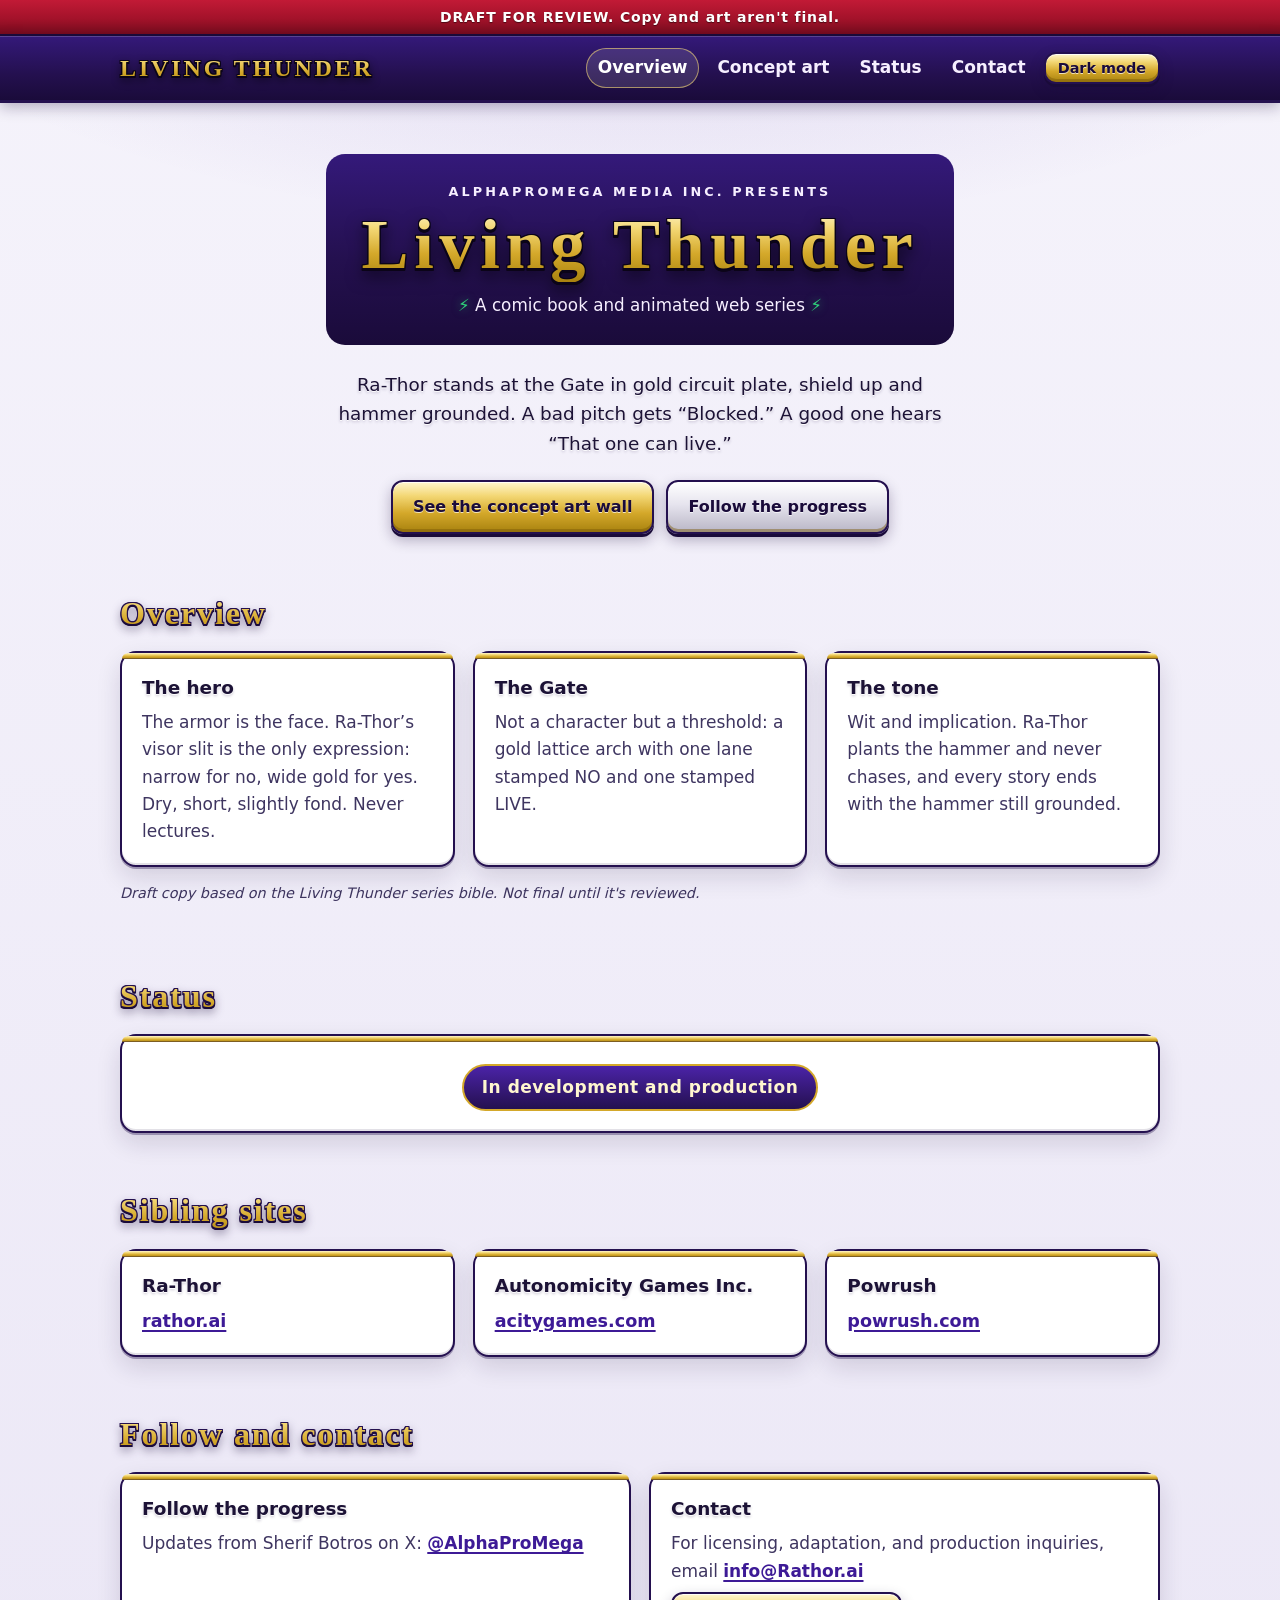
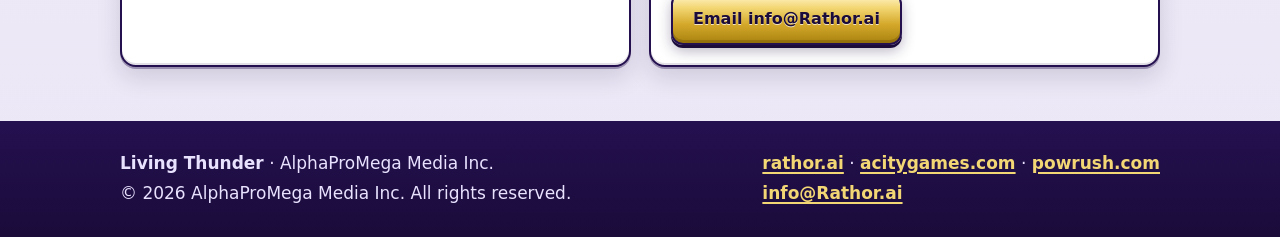
==== site/index.html @ 419332c0 "Add draft Living Thunder site: overview, concept art placeholders, light/dark theme" ====
<!doctype html>
<html lang="en">
<head>
<meta charset="utf-8">
<meta name="viewport" content="width=device-width, initial-scale=1">
<title>Living Thunder — AlphaProMega Media Inc. (draft)</title>
<meta name="description" content="Living Thunder is a comic book and animated web series from AlphaProMega Media Inc., in development and production. Draft site for review.">
<meta name="robots" content="noindex">
<meta name="color-scheme" content="light dark">
<link rel="stylesheet" href="css/style.css">
<script src="js/theme.js"></script>
</head>
<body>
<a class="skip" href="#main">Skip to content</a>
<div class="draft-bar" role="note">DRAFT FOR REVIEW. Copy and art aren't final.</div>
<header class="site-header">
  <div class="wrap">
    <a class="wordmark" href="index.html">LIVING THUNDER</a>
    <nav class="nav" aria-label="Main">
      <a href="index.html" aria-current="page">Overview</a>
      <a href="gallery.html">Concept art</a>
      <a href="index.html#status">Status</a>
      <a href="index.html#contact">Contact</a>
      <button class="theme-toggle" id="theme-toggle" type="button">Dark mode</button>
    </nav>
  </div>
</header>
<main id="main">
<section class="hero">
  <div class="wrap">
    <div class="crest">
      <p class="kicker">AlphaProMega Media Inc. presents</p>
      <h1>Living Thunder</h1>
      <p class="sub"><span class="bolt" aria-hidden="true">⚡</span> A comic book and animated web series <span class="bolt" aria-hidden="true">⚡</span></p>
    </div>
    <p class="lede">Ra-Thor stands at the Gate in gold circuit plate, shield up and hammer grounded. A bad pitch gets “Blocked.” A good one hears “That one can live.”</p>
    <div class="actions">
      <a class="btn" href="gallery.html">See the concept art wall</a>
      <a class="btn secondary" href="#contact">Follow the progress</a>
    </div>
  </div>
</section>

<section aria-labelledby="overview">
  <div class="wrap">
    <h2 id="overview">Overview</h2>
    <div class="grid">
      <article class="card">
        <h3>The hero</h3>
        <p>The armor is the face. Ra-Thor’s visor slit is the only expression: narrow for no, wide gold for yes. Dry, short, slightly fond. Never lectures.</p>
      </article>
      <article class="card">
        <h3>The Gate</h3>
        <p>Not a character but a threshold: a gold lattice arch with one lane stamped NO and one stamped LIVE.</p>
      </article>
      <article class="card">
        <h3>The tone</h3>
        <p>Wit and implication. Ra-Thor plants the hammer and never chases, and every story ends with the hammer still grounded.</p>
      </article>
    </div>
    <p class="draft-note">Draft copy based on the Living Thunder series bible. Not final until it's reviewed.</p>
  </div>
</section>

<section id="status" aria-labelledby="status-h">
  <div class="wrap">
    <h2 id="status-h">Status</h2>
    <div class="card status">
      <span class="status-pill">In development and production</span>
    </div>
  </div>
</section>

<section class="siblings" aria-labelledby="family">
  <div class="wrap">
    <h2 id="family">Sibling sites</h2>
    <div class="grid">
      <article class="card"><h3>Ra-Thor</h3><p><a href="https://rathor.ai/">rathor.ai</a></p></article>
      <article class="card"><h3>Autonomicity Games Inc.</h3><p><a href="https://acitygames.com/">acitygames.com</a></p></article>
      <article class="card"><h3>Powrush</h3><p><a href="https://powrush.com/">powrush.com</a></p></article>
    </div>
  </div>
</section>

<section id="contact" aria-labelledby="contact-h">
  <div class="wrap">
    <h2 id="contact-h">Follow and contact</h2>
    <div class="grid">
      <article class="card">
        <h3>Follow the progress</h3>
        <p>Updates from Sherif Botros on X: <a href="https://x.com/AlphaProMega">@AlphaProMega</a></p>
      </article>
      <article class="card">
        <h3>Contact</h3>
        <p>For licensing, adaptation, and production inquiries, email <a href="mailto:info@Rathor.ai">info@Rathor.ai</a></p>
        <p><a class="btn" href="mailto:info@Rathor.ai">Email info@Rathor.ai</a></p>
      </article>
    </div>
  </div>
</section>
</main>
<footer class="site-footer">
  <div class="wrap">
    <div>
      <p><strong>Living Thunder</strong> · AlphaProMega Media Inc.</p>
      <p>© 2026 AlphaProMega Media Inc. All rights reserved.</p>
    </div>
    <div>
      <p><a href="https://rathor.ai/">rathor.ai</a> · <a href="https://acitygames.com/">acitygames.com</a> · <a href="https://powrush.com/">powrush.com</a></p>
      <p><a href="mailto:info@Rathor.ai">info@Rathor.ai</a></p>
    </div>
  </div>
</footer>
</body>
</html>
---- site/css/style.css ----
/* Living Thunder — house look: polished gold, deep royal purple, rare ruby. DRAFT. */
:root {
  --gold-1: #fff6cf;
  --gold-2: #f3d774;
  --gold-3: #d4a82a;
  --gold-4: #a8820f;
  --gold-metal: linear-gradient(180deg, var(--gold-1) 0%, var(--gold-2) 28%, var(--gold-3) 62%, var(--gold-4) 100%);
  --silver-metal: linear-gradient(180deg, #ffffff 0%, #e6e4ee 45%, #b9b6c6 100%);
  --purple-900: #1a0b3a;
  --purple-800: #24104f;
  --purple-700: #34197a;
  --purple-600: #4b23a8;
  --ruby: #a3122a;
  --energy: #2fd27a;

  /* light theme (default) */
  --bg: #f5f3fb;
  --bg-2: #ebe7f6;
  --surface: #ffffff;
  --text: #1c1236;
  --muted: #3e3560;
  --link: #3d1a96;
  --link-hover: #24104f;
  --outline: var(--purple-800);
  --card-edge: rgba(36, 16, 79, 0.35);
  --emboss-text: 0 1px 0 #ffffff, 1px 0 0 var(--purple-800), -1px 0 0 var(--purple-800), 0 -1px 0 var(--purple-800), 0 1px 0 var(--purple-800), 0 3px 0 var(--purple-900), 0 5px 8px rgba(26, 11, 58, 0.35);
  --emboss-soft: 0 1px 0 rgba(255,255,255,0.9), 0 2px 3px rgba(26, 11, 58, 0.22);
  --card-shadow: inset 0 1px 0 rgba(255,255,255,0.9), inset 0 -2px 0 rgba(26,11,58,0.12), 0 2px 0 var(--card-edge), 0 10px 24px rgba(26, 11, 58, 0.14);
  --neon: none;
  color-scheme: light;
}

:root[data-theme="dark"] {
  --bg: #0e0720;
  --bg-2: #160b31;
  --surface: #1b0e3d;
  --text: #f4f0ff;
  --muted: #cfc6ea;
  --link: #d2c2ff;
  --link-hover: #ffffff;
  --outline: #0b0418;
  --card-edge: rgba(0, 0, 0, 0.6);
  --emboss-text: 1px 0 0 var(--purple-900), -1px 0 0 var(--purple-900), 0 -1px 0 var(--purple-900), 0 1px 0 var(--purple-900), 0 3px 0 #05020c, 0 0 18px rgba(179, 136, 255, 0.35);
  --emboss-soft: 0 2px 4px rgba(0, 0, 0, 0.6);
  --card-shadow: inset 0 1px 0 rgba(255,255,255,0.08), inset 0 -2px 0 rgba(0,0,0,0.4), 0 2px 0 var(--card-edge), 0 12px 28px rgba(0, 0, 0, 0.5);
  --neon: 0 0 12px rgba(179, 136, 255, 0.55), 0 0 2px rgba(214, 196, 255, 0.9);
  color-scheme: dark;
}

@media (prefers-color-scheme: dark) {
  :root:not([data-theme="light"]) {
    --bg: #0e0720;
    --bg-2: #160b31;
    --surface: #1b0e3d;
    --text: #f4f0ff;
    --muted: #cfc6ea;
    --link: #d2c2ff;
    --link-hover: #ffffff;
    --outline: #0b0418;
    --card-edge: rgba(0, 0, 0, 0.6);
    --emboss-text: 1px 0 0 var(--purple-900), -1px 0 0 var(--purple-900), 0 -1px 0 var(--purple-900), 0 1px 0 var(--purple-900), 0 3px 0 #05020c, 0 0 18px rgba(179, 136, 255, 0.35);
    --emboss-soft: 0 2px 4px rgba(0, 0, 0, 0.6);
    --card-shadow: inset 0 1px 0 rgba(255,255,255,0.08), inset 0 -2px 0 rgba(0,0,0,0.4), 0 2px 0 var(--card-edge), 0 12px 28px rgba(0, 0, 0, 0.5);
    --neon: 0 0 12px rgba(179, 136, 255, 0.55), 0 0 2px rgba(214, 196, 255, 0.9);
    color-scheme: dark;
  }
}

* { box-sizing: border-box; }
html { -webkit-text-size-adjust: 100%; background: var(--bg-2); }
body {
  margin: 0;
  font-family: system-ui, -apple-system, "Segoe UI", Roboto, "Helvetica Neue", Arial, sans-serif;
  font-size: 1.0625rem;
  line-height: 1.6;
  color: var(--text);
  background:
    radial-gradient(1200px 500px at 50% -120px, rgba(75, 35, 168, 0.18), transparent 70%),
    linear-gradient(180deg, var(--bg) 0%, var(--bg-2) 100%);
  background-repeat: no-repeat;
  min-height: 100vh;
}

a { color: var(--link); text-decoration: underline; text-decoration-thickness: 2px; text-underline-offset: 3px; font-weight: 600; }
a:hover { color: var(--link-hover); }
a:focus-visible, button:focus-visible { outline: 3px solid var(--gold-3); outline-offset: 3px; border-radius: 6px; }

.skip { position: absolute; left: -999px; top: 0; }
.skip:focus { left: 12px; top: 12px; z-index: 10; background: var(--surface); padding: 8px 12px; }

.wrap { max-width: 1080px; margin: 0 auto; padding: 0 20px; }

/* Draft ribbon */
.draft-bar {
  background: linear-gradient(180deg, #c21a36 0%, var(--ruby) 55%, #760b1d 100%);
  color: #fff;
  text-align: center;
  font-size: 0.875rem;
  font-weight: 700;
  letter-spacing: 0.06em;
  padding: 6px 12px;
  border-bottom: 2px solid var(--purple-900);
  text-shadow: 0 1px 1px rgba(0,0,0,0.5);
}

/* Header */
.site-header { border-bottom: 3px solid var(--outline); background: linear-gradient(180deg, var(--purple-700) 0%, var(--purple-800) 60%, var(--purple-900) 100%); box-shadow: inset 0 1px 0 rgba(255,255,255,0.18), 0 4px 14px rgba(26, 11, 58, 0.3); }
.site-header .wrap { display: flex; align-items: center; justify-content: space-between; gap: 16px; padding-top: 12px; padding-bottom: 12px; flex-wrap: wrap; }
.wordmark {
  font-family: "Cinzel", "Trajan Pro", "Times New Roman", Georgia, serif;
  font-weight: 700;
  font-size: 1.5rem;
  letter-spacing: 0.12em;
  text-decoration: none;
  background: var(--gold-metal);
  -webkit-background-clip: text; background-clip: text;
  color: transparent;
  filter: drop-shadow(1px 0 0 #0b0418) drop-shadow(-1px 0 0 #0b0418) drop-shadow(0 -1px 0 #0b0418) drop-shadow(0 2px 0 #0b0418) drop-shadow(0 3px 4px rgba(0,0,0,0.45));
}
.wordmark:hover { color: transparent; }
.nav { display: flex; gap: 6px; align-items: center; flex-wrap: wrap; }
.nav a { color: #f6efff; text-decoration: none; padding: 6px 12px; border-radius: 999px; font-weight: 600; }
.nav a:hover, .nav a[aria-current="page"] { background: rgba(255,255,255,0.12); color: #fff; box-shadow: inset 0 0 0 1px rgba(243, 215, 116, 0.6); }

/* Metallic buttons and chips */
.btn, .chip, .theme-toggle {
  display: inline-flex; align-items: center; gap: 8px;
  background: var(--gold-metal);
  color: var(--purple-900);
  border: 2px solid var(--purple-800);
  border-radius: 12px;
  font-weight: 800;
  text-decoration: none;
  text-shadow: 0 1px 0 rgba(255,255,255,0.7);
  box-shadow: inset 0 1px 0 rgba(255,255,255,0.85), inset 0 -3px 0 rgba(122, 90, 8, 0.45), 0 3px 0 var(--purple-900), 0 6px 14px rgba(26, 11, 58, 0.3);
}
.btn { padding: 12px 20px; font-size: 1rem; }
.btn:hover { color: var(--purple-900); filter: brightness(1.05); }
.btn:active { transform: translateY(2px); box-shadow: inset 0 1px 0 rgba(255,255,255,0.85), inset 0 -2px 0 rgba(122,90,8,0.45), 0 1px 0 var(--purple-900); }
.btn.secondary { background: var(--silver-metal); }
.chip { padding: 4px 12px; font-size: 0.85rem; border-radius: 999px; }
.theme-toggle { padding: 6px 12px; font-size: 0.9rem; cursor: pointer; font-family: inherit; }

/* Hero crest */
.hero { padding: 48px 0 28px; text-align: center; }
.crest {
  display: inline-block;
  padding: 28px 36px 26px;
  border-radius: 22px;
  background: linear-gradient(180deg, var(--purple-700) 0%, var(--purple-800) 55%, var(--purple-900) 100%);
  border: 3px solid transparent;
  background-clip: padding-box;
  position: relative;
  box-shadow: 0 0 0 3px var(--gold-3), 0 0 0 6px var(--purple-900), inset 0 2px 0 rgba(255,255,255,0.18), inset 0 -4px 0 rgba(0,0,0,0.35), 0 18px 40px rgba(26, 11, 58, 0.35), var(--neon);
  max-width: 100%;
}
.crest .kicker { color: #f6efff; letter-spacing: 0.24em; font-size: 0.8rem; font-weight: 700; text-transform: uppercase; margin: 0 0 6px; }
.crest h1 {
  font-family: "Cinzel", "Trajan Pro", "Times New Roman", Georgia, serif;
  font-size: clamp(2.2rem, 7vw, 4.4rem);
  line-height: 1.05;
  letter-spacing: 0.08em;
  margin: 0;
  background: var(--gold-metal);
  -webkit-background-clip: text; background-clip: text;
  color: transparent;
  filter: drop-shadow(1px 0 0 #0b0418) drop-shadow(-1px 0 0 #0b0418) drop-shadow(0 -1px 0 #0b0418) drop-shadow(0 3px 0 #0b0418) drop-shadow(0 6px 8px rgba(0,0,0,0.5));
}
.crest .sub { color: #f6efff; margin: 10px 0 0; font-size: 1.05rem; }
.crest .bolt { color: var(--energy); text-shadow: 0 0 10px rgba(47, 210, 122, 0.6); }
.hero .lede { max-width: 640px; margin: 22px auto 0; font-size: 1.15rem; color: var(--text); text-shadow: var(--emboss-soft); }
.hero .actions { margin-top: 22px; display: flex; gap: 12px; justify-content: center; flex-wrap: wrap; }

/* Section headings */
h2 {
  font-family: "Cinzel", "Trajan Pro", "Times New Roman", Georgia, serif;
  font-size: clamp(1.5rem, 3.5vw, 2rem);
  letter-spacing: 0.06em;
  margin: 0 0 12px;
  background: var(--gold-metal);
  -webkit-background-clip: text; background-clip: text;
  color: transparent;
  filter: drop-shadow(1px 0 0 var(--purple-800)) drop-shadow(-1px 0 0 var(--purple-800)) drop-shadow(0 -1px 0 var(--purple-800)) drop-shadow(0 2px 0 var(--purple-900)) drop-shadow(0 4px 5px rgba(26,11,58,0.35));
}
h3 { margin: 0 0 6px; font-size: 1.15rem; color: var(--text); text-shadow: var(--emboss-soft); }

section { padding: 26px 0; }

/* Bevelled cards */
.grid { display: grid; gap: 18px; grid-template-columns: repeat(auto-fit, minmax(240px, 1fr)); }
.card {
  background: var(--surface);
  border: 2px solid var(--outline);
  border-radius: 16px;
  padding: 20px;
  box-shadow: var(--card-shadow);
  position: relative;
}
.card::before {
  content: ""; position: absolute; inset: 0 0 auto 0; height: 6px; border-radius: 14px 14px 0 0;
  background: var(--gold-metal);
  box-shadow: inset 0 -1px 0 rgba(26,11,58,0.35);
}
.card p { margin: 0.4em 0 0; color: var(--muted); }
.card.status { text-align: center; }
.status-pill {
  display: inline-block; margin-top: 8px; padding: 8px 18px; border-radius: 999px;
  background: linear-gradient(180deg, var(--purple-600) 0%, var(--purple-800) 100%);
  color: #fff6cf; font-weight: 800; letter-spacing: 0.03em;
  border: 2px solid var(--gold-3);
  box-shadow: inset 0 1px 0 rgba(255,255,255,0.25), 0 3px 0 var(--purple-900), var(--neon);
}
.draft-note { font-size: 0.9rem; color: var(--muted); font-style: italic; }

/* Gallery placeholders */
.gallery { display: grid; gap: 18px; grid-template-columns: repeat(auto-fit, minmax(260px, 1fr)); }
.slot {
  aspect-ratio: 4 / 3;
  border-radius: 16px;
  border: 2px dashed var(--purple-600);
  background:
    repeating-linear-gradient(135deg, rgba(75, 35, 168, 0.06) 0 14px, rgba(75, 35, 168, 0.0) 14px 28px),
    var(--surface);
  box-shadow: var(--card-shadow);
  display: flex; flex-direction: column; align-items: center; justify-content: center; gap: 10px;
  text-align: center; padding: 16px;
}
.slot .chip.draft { background: linear-gradient(180deg, #c21a36 0%, var(--ruby) 55%, #760b1d 100%); color: #fff; text-shadow: 0 1px 1px rgba(0,0,0,0.5); border-color: var(--purple-900); }
.slot p { margin: 0; font-weight: 700; color: var(--muted); }

/* Sibling links */
.siblings .card a { font-size: 1.1rem; }

/* Footer */
.site-footer { margin-top: 28px; border-top: 3px solid var(--outline); background: linear-gradient(180deg, var(--purple-800) 0%, var(--purple-900) 100%); color: #e9e2ff; }
.site-footer .wrap { padding-top: 22px; padding-bottom: 26px; display: flex; flex-wrap: wrap; justify-content: space-between; gap: 12px; }
.site-footer a { color: #f3d774; }
.site-footer a:hover { color: #fff6cf; }
.site-footer p { margin: 0.2em 0; }

@media (max-width: 560px) {
  .crest { padding: 22px 18px; }
  .site-header .wrap { justify-content: center; }
}

@media (prefers-reduced-motion: no-preference) {
  .btn { transition: filter 0.15s ease, transform 0.05s ease; }
}
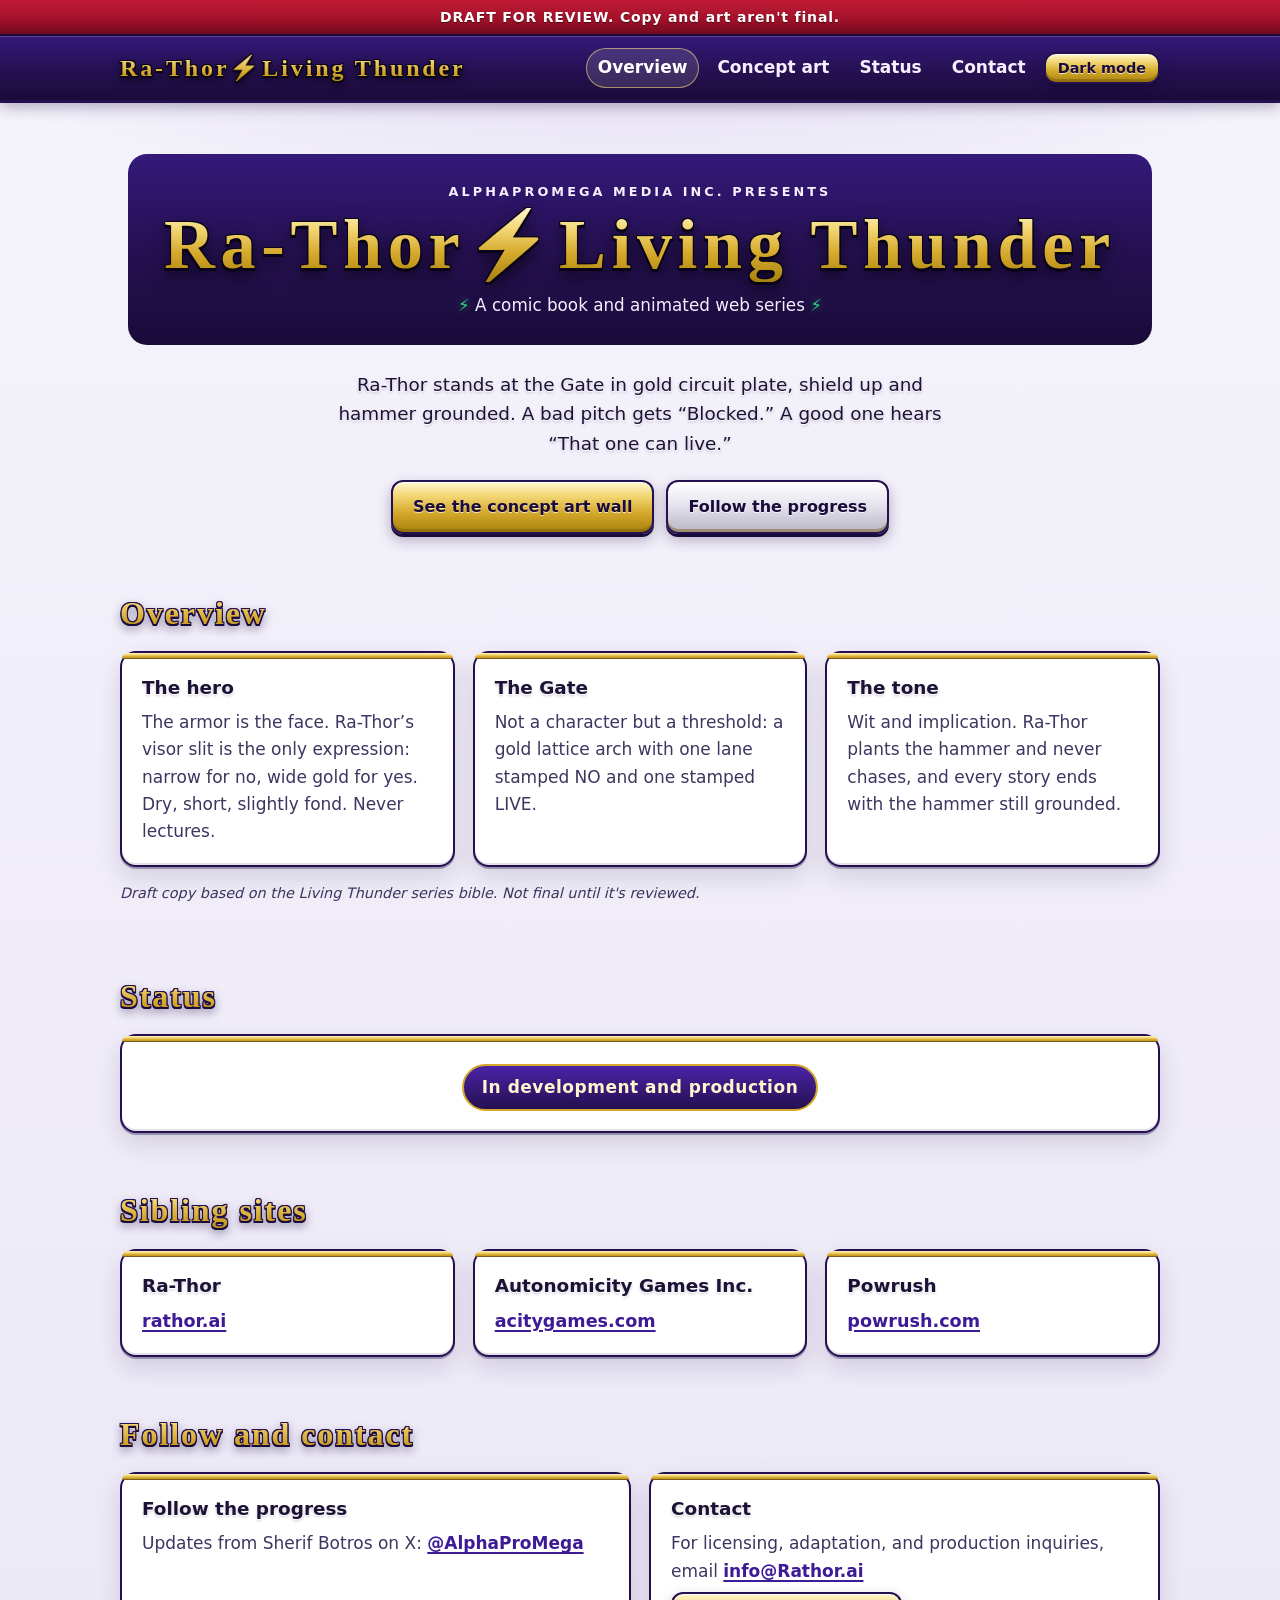
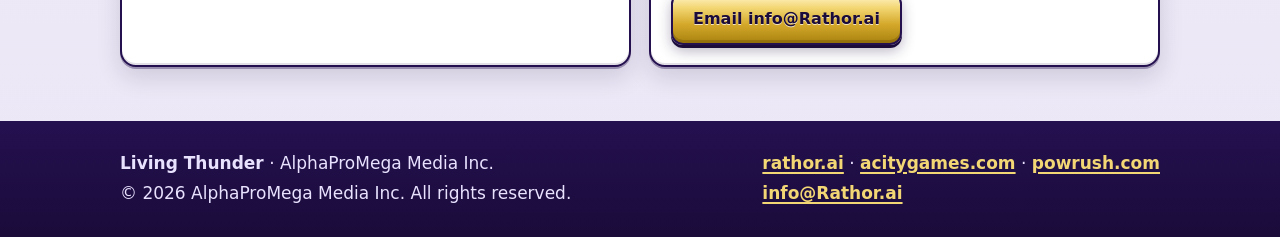
==== commit a701dec5: "Use full title Ra-Thor⚡️Living Thunder at first mention and on title lines (per Ra-Thor-Comic #77)" ====
--- a/site/index.html
+++ b/site/index.html
@@ -3,8 +3,8 @@
 <head>
 <meta charset="utf-8">
 <meta name="viewport" content="width=device-width, initial-scale=1">
-<title>Living Thunder — AlphaProMega Media Inc. (draft)</title>
-<meta name="description" content="Living Thunder is a comic book and animated web series from AlphaProMega Media Inc., in development and production. Draft site for review.">
+<title>Ra-Thor⚡️Living Thunder — AlphaProMega Media Inc. (draft)</title>
+<meta name="description" content="Ra-Thor⚡️Living Thunder is a comic book and animated web series from AlphaProMega Media Inc., in development and production. Draft site for review.">
 <meta name="robots" content="noindex">
 <meta name="color-scheme" content="light dark">
 <link rel="stylesheet" href="css/style.css">
@@ -15,7 +15,7 @@
 <div class="draft-bar" role="note">DRAFT FOR REVIEW. Copy and art aren't final.</div>
 <header class="site-header">
   <div class="wrap">
-    <a class="wordmark" href="index.html">LIVING THUNDER</a>
+    <a class="wordmark" href="index.html">Ra-Thor⚡️Living Thunder</a>
     <nav class="nav" aria-label="Main">
       <a href="index.html" aria-current="page">Overview</a>
       <a href="gallery.html">Concept art</a>
@@ -30,7 +30,7 @@
   <div class="wrap">
     <div class="crest">
       <p class="kicker">AlphaProMega Media Inc. presents</p>
-      <h1>Living Thunder</h1>
+      <h1>Ra-Thor⚡️Living Thunder</h1>
       <p class="sub"><span class="bolt" aria-hidden="true">⚡</span> A comic book and animated web series <span class="bolt" aria-hidden="true">⚡</span></p>
     </div>
     <p class="lede">Ra-Thor stands at the Gate in gold circuit plate, shield up and hammer grounded. A bad pitch gets “Blocked.” A good one hears “That one can live.”</p>
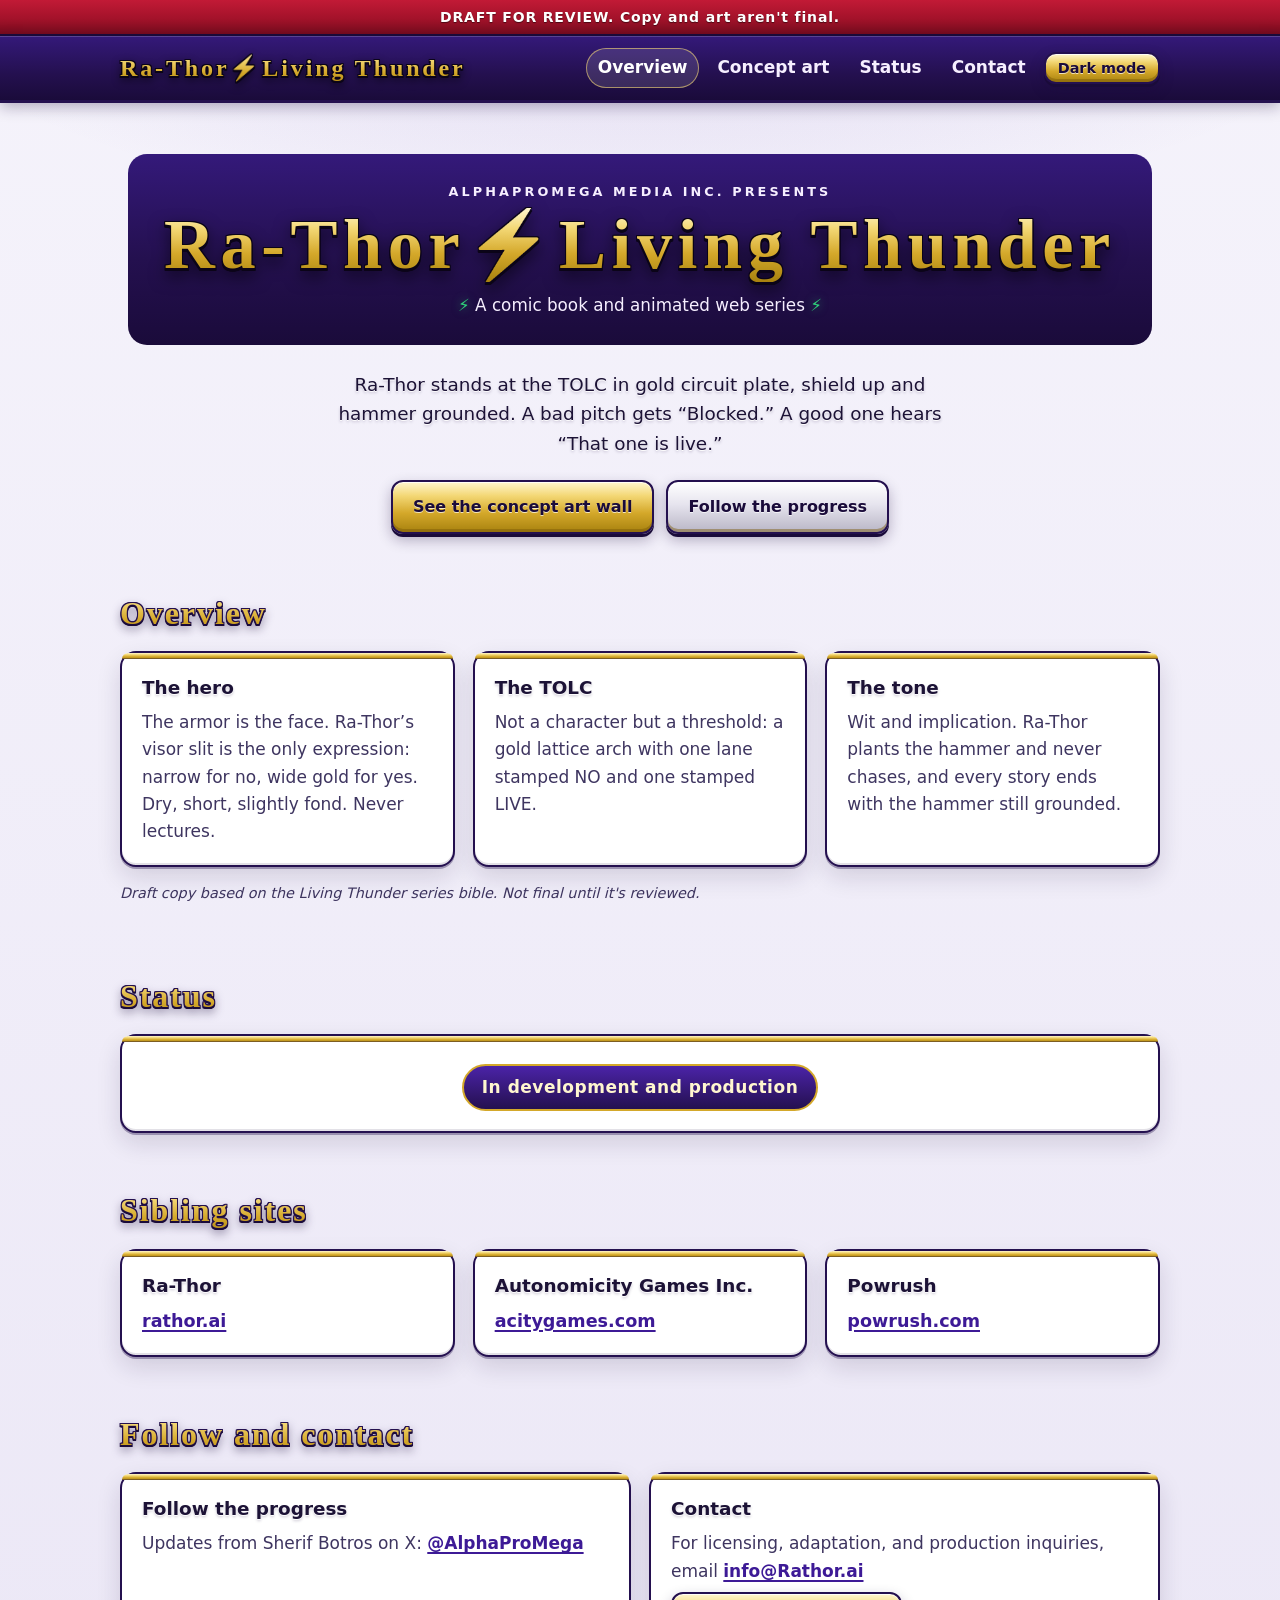
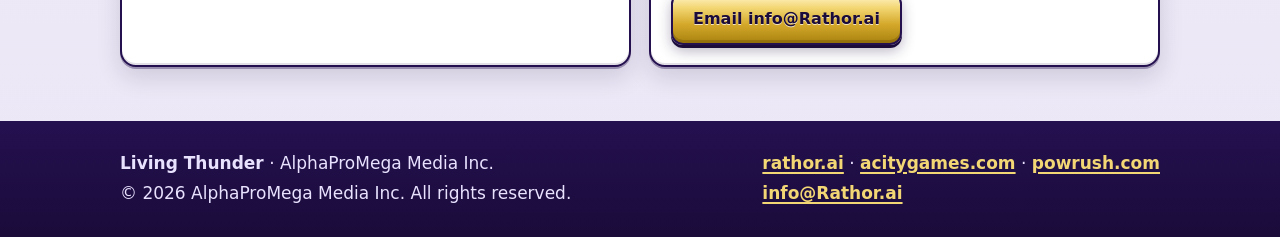
==== commit b149a06d: "Use TOLC wording and "That one is live." per Ra-Thor-Comic #94/#97" ====
--- a/site/index.html
+++ b/site/index.html
@@ -33,7 +33,7 @@
       <h1>Ra-Thor⚡️Living Thunder</h1>
       <p class="sub"><span class="bolt" aria-hidden="true">⚡</span> A comic book and animated web series <span class="bolt" aria-hidden="true">⚡</span></p>
     </div>
-    <p class="lede">Ra-Thor stands at the Gate in gold circuit plate, shield up and hammer grounded. A bad pitch gets “Blocked.” A good one hears “That one can live.”</p>
+    <p class="lede">Ra-Thor stands at the TOLC in gold circuit plate, shield up and hammer grounded. A bad pitch gets “Blocked.” A good one hears “That one is live.”</p>
     <div class="actions">
       <a class="btn" href="gallery.html">See the concept art wall</a>
       <a class="btn secondary" href="#contact">Follow the progress</a>
@@ -50,7 +50,7 @@
         <p>The armor is the face. Ra-Thor’s visor slit is the only expression: narrow for no, wide gold for yes. Dry, short, slightly fond. Never lectures.</p>
       </article>
       <article class="card">
-        <h3>The Gate</h3>
+        <h3>The TOLC</h3>
         <p>Not a character but a threshold: a gold lattice arch with one lane stamped NO and one stamped LIVE.</p>
       </article>
       <article class="card">
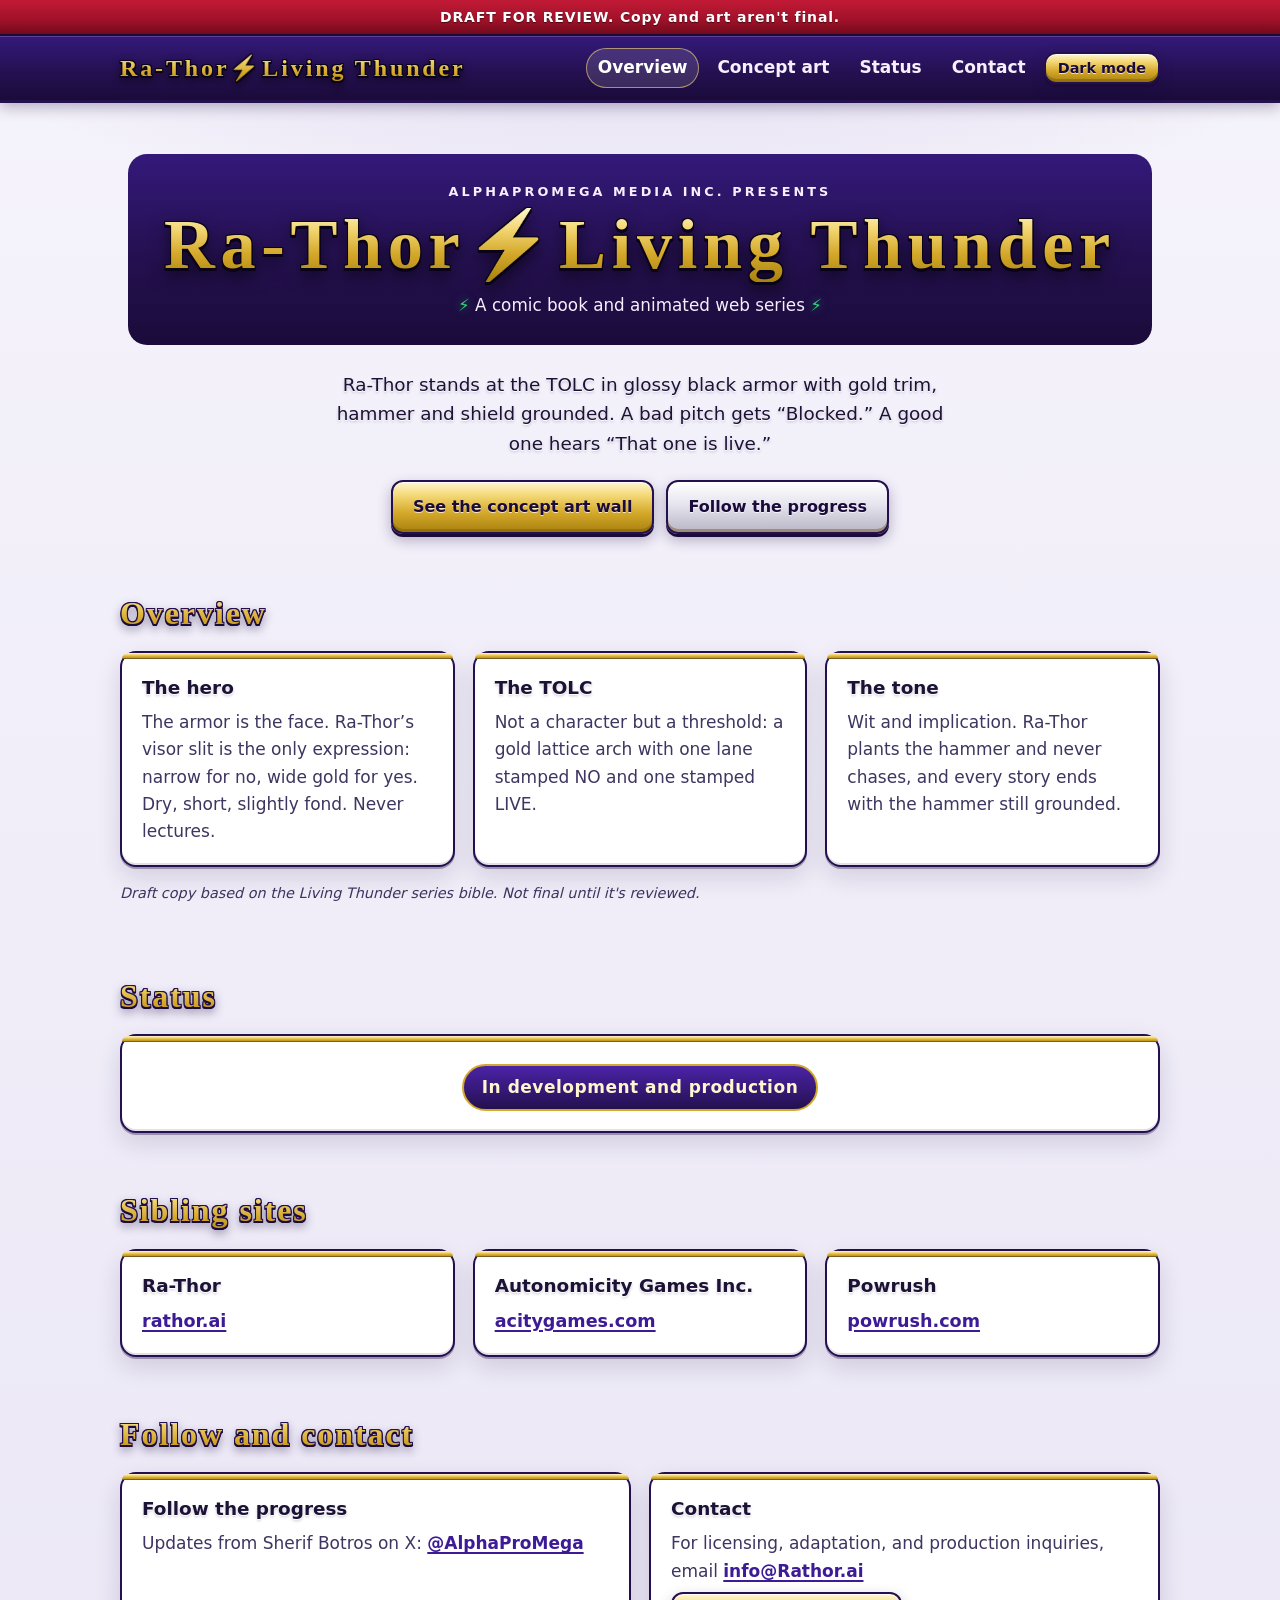
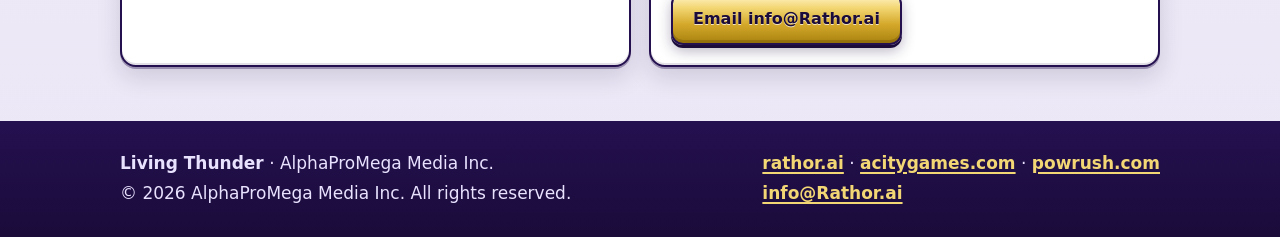
==== commit e290f424: "Lede: glossy black armor with gold trim, hammer and shield grounded (per Ra-Thor-Comic #110 LOOK LOC" ====
--- a/site/index.html
+++ b/site/index.html
@@ -33,7 +33,7 @@
       <h1>Ra-Thor⚡️Living Thunder</h1>
       <p class="sub"><span class="bolt" aria-hidden="true">⚡</span> A comic book and animated web series <span class="bolt" aria-hidden="true">⚡</span></p>
     </div>
-    <p class="lede">Ra-Thor stands at the TOLC in gold circuit plate, shield up and hammer grounded. A bad pitch gets “Blocked.” A good one hears “That one is live.”</p>
+    <p class="lede">Ra-Thor stands at the TOLC in glossy black armor with gold trim, hammer and shield grounded. A bad pitch gets “Blocked.” A good one hears “That one is live.”</p>
     <div class="actions">
       <a class="btn" href="gallery.html">See the concept art wall</a>
       <a class="btn secondary" href="#contact">Follow the progress</a>
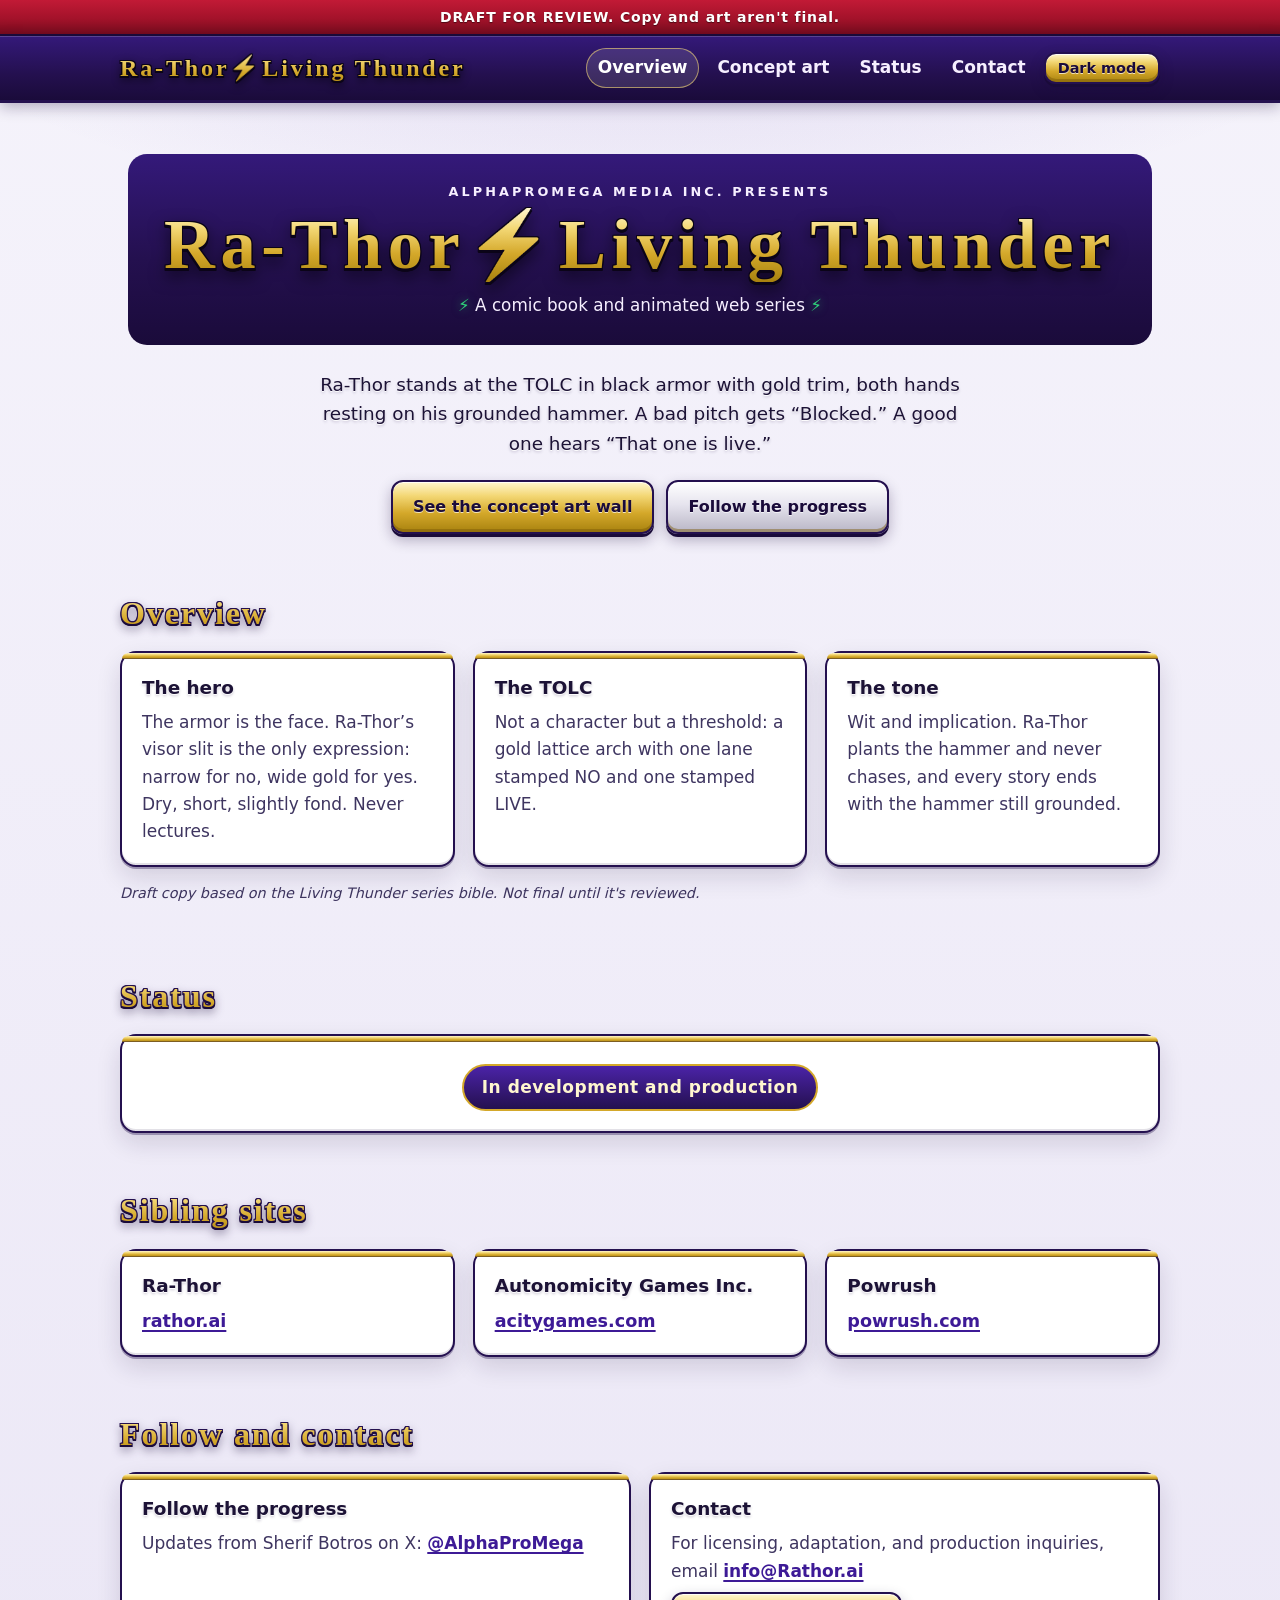
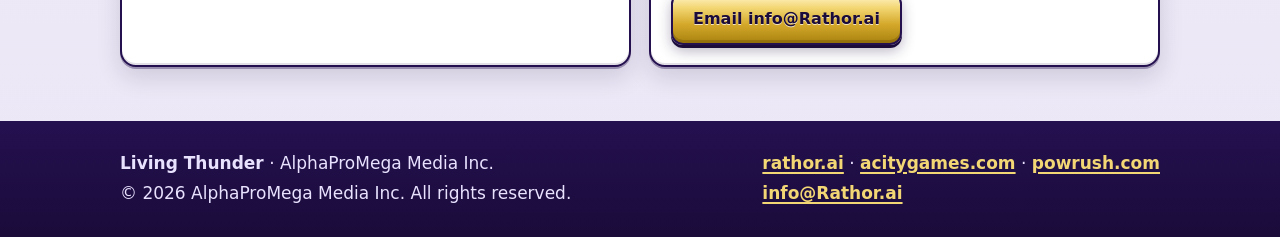
==== commit 70b889e1: "Sync Overview lede to DUAL LOOK LOCK (Ra-Thor-Comic #113); re-render desktop screenshots (1/3) No sh" ====
--- a/site/index.html
+++ b/site/index.html
@@ -33,7 +33,7 @@
       <h1>Ra-Thor⚡️Living Thunder</h1>
       <p class="sub"><span class="bolt" aria-hidden="true">⚡</span> A comic book and animated web series <span class="bolt" aria-hidden="true">⚡</span></p>
     </div>
-    <p class="lede">Ra-Thor stands at the TOLC in glossy black armor with gold trim, hammer and shield grounded. A bad pitch gets “Blocked.” A good one hears “That one is live.”</p>
+    <p class="lede">Ra-Thor stands at the TOLC in black armor with gold trim, both hands resting on his grounded hammer. A bad pitch gets “Blocked.” A good one hears “That one is live.”</p>
     <div class="actions">
       <a class="btn" href="gallery.html">See the concept art wall</a>
       <a class="btn secondary" href="#contact">Follow the progress</a>
